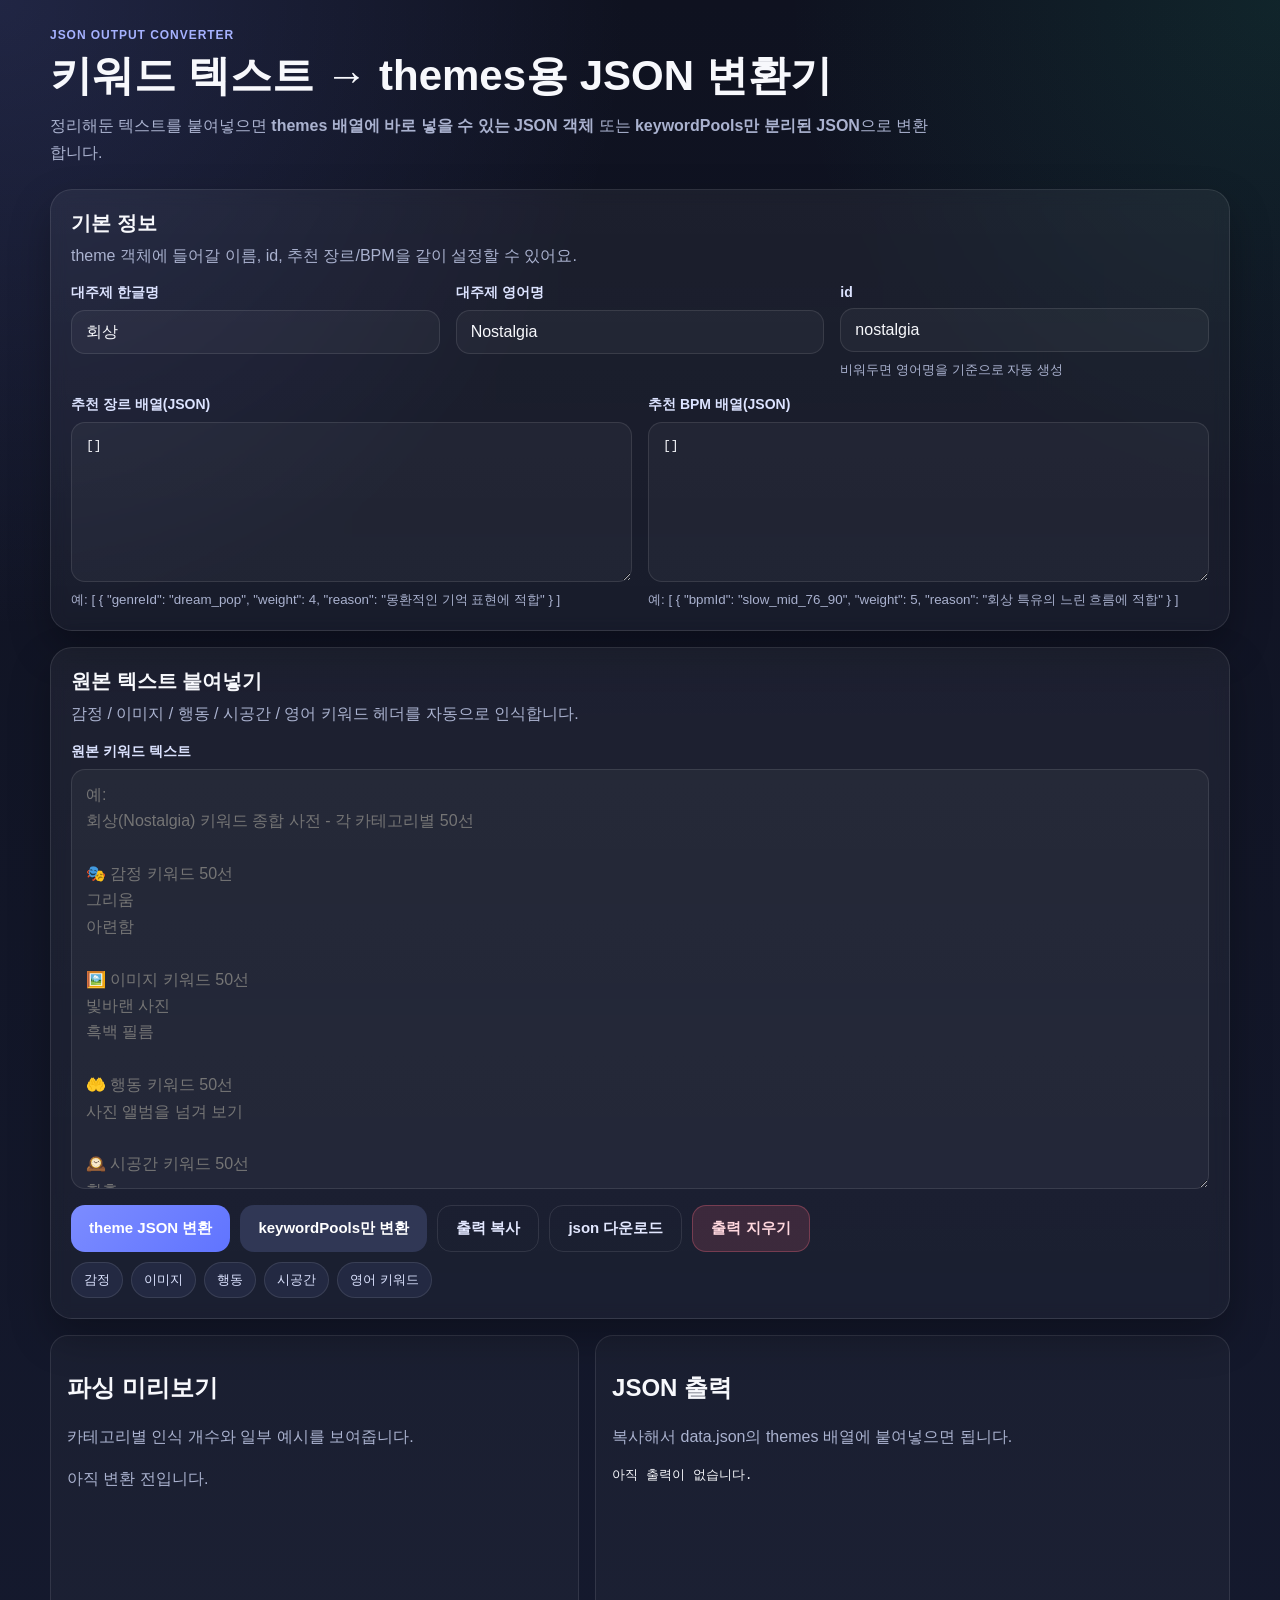
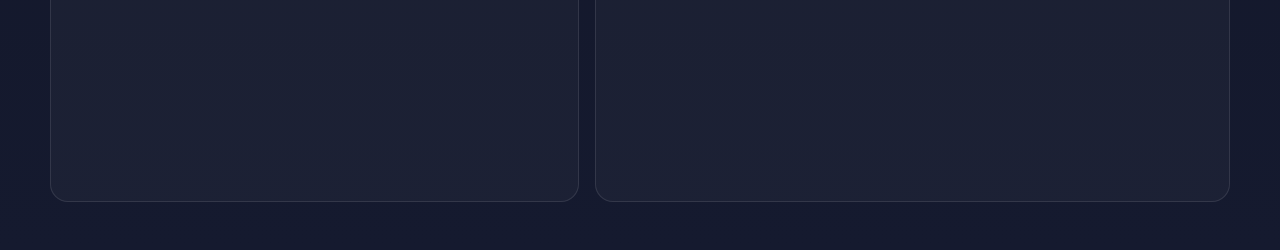
==== converter.html @ fb919e9b "Add files via upload" ====
<!DOCTYPE html>
<html lang="ko">
<head>
  <meta charset="UTF-8" />
  <meta name="viewport" content="width=device-width, initial-scale=1.0" />
  <title>JSON 출력 변환기</title>
  <style>
    :root {
      --bg: #0f1220;
      --bg-2: #151a2f;
      --panel: rgba(255,255,255,0.05);
      --line: rgba(255,255,255,0.1);
      --text: #f7f8fc;
      --muted: #aab2cf;
      --primary: #7c8cff;
      --primary-strong: #6074ff;
      --chip: #232942;
      --danger: #ff6b81;
      --success: #1fc98a;
      --shadow: 0 18px 40px rgba(0,0,0,0.28);
      --radius-xl: 22px;
      --radius-lg: 18px;
      --radius-md: 14px;
      --radius-sm: 12px;
    }

    * {
      box-sizing: border-box;
    }

    html, body {
      margin: 0;
      padding: 0;
    }

    body {
      font-family: "Pretendard", "Apple SD Gothic Neo", "Noto Sans KR", sans-serif;
      color: var(--text);
      background:
        radial-gradient(circle at 0% 0%, rgba(124, 140, 255, 0.16), transparent 28%),
        radial-gradient(circle at 100% 0%, rgba(31, 201, 138, 0.10), transparent 22%),
        linear-gradient(180deg, var(--bg), var(--bg-2));
      min-height: 100vh;
    }

    .app {
      width: min(1180px, calc(100% - 28px));
      margin: 0 auto;
      padding: 28px 0 48px;
    }

    .hero {
      margin-bottom: 22px;
    }

    .hero-kicker {
      margin: 0 0 10px;
      color: #a6b2ff;
      font-weight: 700;
      font-size: 12px;
      letter-spacing: 0.08em;
      text-transform: uppercase;
    }

    .hero h1 {
      margin: 0 0 12px;
      font-size: clamp(28px, 4vw, 42px);
      line-height: 1.15;
    }

    .hero-desc {
      margin: 0;
      color: var(--muted);
      line-height: 1.7;
      max-width: 880px;
    }

    .layout {
      display: grid;
      gap: 16px;
    }

    .panel {
      background: linear-gradient(180deg, rgba(255,255,255,0.05), rgba(255,255,255,0.03));
      border: 1px solid var(--line);
      border-radius: var(--radius-xl);
      padding: 20px;
      box-shadow: var(--shadow);
      backdrop-filter: blur(8px);
    }

    .panel h2 {
      margin: 0 0 6px;
      font-size: 20px;
    }

    .panel h3 {
      margin: 0 0 10px;
      font-size: 16px;
    }

    .sub {
      margin: 0;
      color: var(--muted);
      line-height: 1.6;
    }

    .grid-2 {
      display: grid;
      grid-template-columns: 1fr 1fr;
      gap: 16px;
    }

    .grid-3 {
      display: grid;
      grid-template-columns: repeat(3, 1fr);
      gap: 16px;
    }

    .field {
      display: flex;
      flex-direction: column;
      gap: 8px;
    }

    .field label {
      font-size: 14px;
      color: #dce3ff;
      font-weight: 600;
    }

    .field small {
      color: var(--muted);
      line-height: 1.5;
    }

    input,
    textarea,
    select {
      width: 100%;
      background: rgba(255,255,255,0.04);
      color: var(--text);
      border: 1px solid var(--line);
      border-radius: var(--radius-md);
      padding: 12px 14px;
      font: inherit;
      outline: none;
    }

    input:focus,
    textarea:focus,
    select:focus {
      border-color: rgba(124, 140, 255, 0.8);
      box-shadow: 0 0 0 3px rgba(124, 140, 255, 0.14);
    }

    textarea {
      min-height: 200px;
      resize: vertical;
      line-height: 1.65;
    }

    .source-textarea {
      min-height: 420px;
    }

    .json-textarea {
      min-height: 160px;
      font-family: ui-monospace, SFMono-Regular, Menlo, Consolas, monospace;
      font-size: 13px;
    }

    .actions {
      display: flex;
      flex-wrap: wrap;
      gap: 10px;
      margin-top: 16px;
    }

    .btn {
      appearance: none;
      border: 0;
      border-radius: var(--radius-md);
      padding: 13px 18px;
      font-size: 15px;
      font-weight: 700;
      cursor: pointer;
      transition: transform 0.16s ease, opacity 0.16s ease;
    }

    .btn:hover {
      transform: translateY(-1px);
    }

    .btn-primary {
      background: linear-gradient(135deg, var(--primary), var(--primary-strong));
      color: white;
    }

    .btn-secondary {
      background: #303755;
      color: white;
    }

    .btn-ghost {
      background: transparent;
      border: 1px solid var(--line);
      color: #e3e8ff;
    }

    .btn-danger {
      background: rgba(255, 107, 129, 0.15);
      border: 1px solid rgba(255, 107, 129, 0.3);
      color: #ffd7de;
    }

    .result-wrap {
      display: grid;
      grid-template-columns: 1fr 1.2fr;
      gap: 16px;
    }

    .result-box,
    .preview-box {
      background: rgba(255,255,255,0.03);
      border: 1px solid var(--line);
      border-radius: var(--radius-lg);
      padding: 16px;
    }

    .preview-list {
      display: grid;
      gap: 10px;
    }

    .preview-item {
      background: var(--chip);
      border: 1px solid var(--line);
      border-radius: var(--radius-md);
      padding: 12px 14px;
    }

    .preview-item-top {
      display: flex;
      justify-content: space-between;
      gap: 12px;
      align-items: center;
      margin-bottom: 8px;
    }

    .preview-name {
      font-weight: 700;
    }

    .preview-count {
      font-size: 12px;
      color: #cfdaff;
      background: rgba(124, 140, 255, 0.15);
      border: 1px solid rgba(124, 140, 255, 0.24);
      border-radius: 999px;
      padding: 4px 8px;
      white-space: nowrap;
    }

    .preview-sample {
      color: var(--muted);
      font-size: 13px;
      line-height: 1.55;
      word-break: keep-all;
    }

    .output {
      margin: 0;
      white-space: pre-wrap;
      word-break: break-word;
      font-family: ui-monospace, SFMono-Regular, Menlo, Consolas, monospace;
      font-size: 13px;
      line-height: 1.7;
      min-height: 320px;
    }

    .empty {
      color: var(--muted);
      line-height: 1.7;
    }

    .chip-row {
      display: flex;
      flex-wrap: wrap;
      gap: 8px;
      margin-top: 10px;
    }

    .chip {
      display: inline-flex;
      align-items: center;
      padding: 8px 12px;
      border-radius: 999px;
      background: var(--chip);
      border: 1px solid var(--line);
      font-size: 13px;
      color: #dce3ff;
    }

    .toast {
      position: fixed;
      left: 50%;
      bottom: 24px;
      transform: translateX(-50%);
      background: #20263d;
      color: white;
      border: 1px solid var(--line);
      border-radius: 999px;
      padding: 12px 16px;
      box-shadow: var(--shadow);
      z-index: 999;
      font-size: 14px;
    }

    @media (max-width: 960px) {
      .grid-2,
      .grid-3,
      .result-wrap {
        grid-template-columns: 1fr;
      }
    }

    @media (max-width: 720px) {
      .app {
        width: min(100% - 18px, 1180px);
        padding-top: 18px;
      }

      .panel {
        padding: 16px;
      }

      .actions {
        flex-direction: column;
      }

      .btn {
        width: 100%;
      }
    }
  </style>
</head>
<body>
  <div class="app">
    <header class="hero">
      <p class="hero-kicker">JSON Output Converter</p>
      <h1>키워드 텍스트 → themes용 JSON 변환기</h1>
      <p class="hero-desc">
        정리해둔 텍스트를 붙여넣으면 <strong>themes 배열에 바로 넣을 수 있는 JSON 객체</strong> 또는
        <strong>keywordPools만 분리된 JSON</strong>으로 변환합니다.
      </p>
    </header>

    <main class="layout">
      <section class="panel">
        <h2>기본 정보</h2>
        <p class="sub">theme 객체에 들어갈 이름, id, 추천 장르/BPM을 같이 설정할 수 있어요.</p>

        <div class="grid-3" style="margin-top:16px;">
          <div class="field">
            <label for="labelKo">대주제 한글명</label>
            <input id="labelKo" type="text" placeholder="예: 회상" value="회상" />
          </div>

          <div class="field">
            <label for="labelEn">대주제 영어명</label>
            <input id="labelEn" type="text" placeholder="예: Nostalgia" value="Nostalgia" />
          </div>

          <div class="field">
            <label for="themeId">id</label>
            <input id="themeId" type="text" placeholder="예: nostalgia" value="nostalgia" />
            <small>비워두면 영어명을 기준으로 자동 생성</small>
          </div>
        </div>

        <div class="grid-2" style="margin-top:16px;">
          <div class="field">
            <label for="genresInput">추천 장르 배열(JSON)</label>
            <textarea id="genresInput" class="json-textarea" spellcheck="false">[]</textarea>
            <small>
              예:
              [
                { "genreId": "dream_pop", "weight": 4, "reason": "몽환적인 기억 표현에 적합" }
              ]
            </small>
          </div>

          <div class="field">
            <label for="bpmsInput">추천 BPM 배열(JSON)</label>
            <textarea id="bpmsInput" class="json-textarea" spellcheck="false">[]</textarea>
            <small>
              예:
              [
                { "bpmId": "slow_mid_76_90", "weight": 5, "reason": "회상 특유의 느린 흐름에 적합" }
              ]
            </small>
          </div>
        </div>
      </section>

      <section class="panel">
        <h2>원본 텍스트 붙여넣기</h2>
        <p class="sub">
          감정 / 이미지 / 행동 / 시공간 / 영어 키워드 헤더를 자동으로 인식합니다.
        </p>

        <div class="field" style="margin-top:16px;">
          <label for="sourceInput">원본 키워드 텍스트</label>
          <textarea id="sourceInput" class="source-textarea" spellcheck="false" placeholder="예:
회상(Nostalgia) 키워드 종합 사전 - 각 카테고리별 50선

🎭 감정 키워드 50선
그리움
아련함

🖼️ 이미지 키워드 50선
빛바랜 사진
흑백 필름

🤲 행동 키워드 50선
사진 앨범을 넘겨 보기

🕰️ 시공간 키워드 50선
황혼
오래된 골목

🔤 영어 키워드 50선
Nostalgia
Reminiscence"></textarea>
        </div>

        <div class="actions">
          <button class="btn btn-primary" id="convertThemeBtn">theme JSON 변환</button>
          <button class="btn btn-secondary" id="convertPoolsBtn">keywordPools만 변환</button>
          <button class="btn btn-ghost" id="copyBtn">출력 복사</button>
          <button class="btn btn-ghost" id="downloadBtn">json 다운로드</button>
          <button class="btn btn-danger" id="clearBtn">출력 지우기</button>
        </div>

        <div class="chip-row">
          <div class="chip">감정</div>
          <div class="chip">이미지</div>
          <div class="chip">행동</div>
          <div class="chip">시공간</div>
          <div class="chip">영어 키워드</div>
        </div>
      </section>

      <section class="result-wrap">
        <div class="preview-box">
          <h2>파싱 미리보기</h2>
          <p class="sub" style="margin-bottom:16px;">카테고리별 인식 개수와 일부 예시를 보여줍니다.</p>
          <div id="previewArea" class="preview-list">
            <div class="empty">아직 변환 전입니다.</div>
          </div>
        </div>

        <div class="result-box">
          <h2>JSON 출력</h2>
          <p class="sub" style="margin-bottom:16px;">복사해서 data.json의 themes 배열에 붙여넣으면 됩니다.</p>
          <pre id="outputArea" class="output">아직 출력이 없습니다.</pre>
        </div>
      </section>
    </main>
  </div>

  <script>
    const CATEGORY_MAP = [
      { key: "감정", aliases: ["감정"] },
      { key: "이미지", aliases: ["이미지"] },
      { key: "행동", aliases: ["행동"] },
      { key: "시공간", aliases: ["시공간"] },
      { key: "영어 키워드", aliases: ["영어 키워드", "영어", "english", "English"] }
    ];

    const defaultKeywordPools = () => ({
      "감정": [],
      "이미지": [],
      "행동": [],
      "시공간": [],
      "영어 키워드": []
    });

    const els = {
      labelKo: document.getElementById("labelKo"),
      labelEn: document.getElementById("labelEn"),
      themeId: document.getElementById("themeId"),
      genresInput: document.getElementById("genresInput"),
      bpmsInput: document.getElementById("bpmsInput"),
      sourceInput: document.getElementById("sourceInput"),
      convertThemeBtn: document.getElementById("convertThemeBtn"),
      convertPoolsBtn: document.getElementById("convertPoolsBtn"),
      copyBtn: document.getElementById("copyBtn"),
      downloadBtn: document.getElementById("downloadBtn"),
      clearBtn: document.getElementById("clearBtn"),
      previewArea: document.getElementById("previewArea"),
      outputArea: document.getElementById("outputArea")
    };

    let latestOutput = "";

    bindEvents();

    function bindEvents() {
      els.convertThemeBtn.addEventListener("click", handleConvertTheme);
      els.convertPoolsBtn.addEventListener("click", handleConvertPoolsOnly);
      els.copyBtn.addEventListener("click", handleCopy);
      els.downloadBtn.addEventListener("click", handleDownload);
      els.clearBtn.addEventListener("click", handleClear);

      els.labelEn.addEventListener("input", syncIdIfEmptyLikeAuto);
      els.labelKo.addEventListener("input", syncIdIfEmptyLikeAuto);
    }

    function syncIdIfEmptyLikeAuto() {
      const currentId = els.themeId.value.trim();
      const autoId = makeThemeId(els.labelEn.value.trim(), els.labelKo.value.trim());

      if (!currentId || currentId === makeThemeIdFromStored()) {
        els.themeId.value = autoId;
      }
    }

    function makeThemeIdFromStored() {
      return makeThemeId(els.labelEn.defaultValue || "", els.labelKo.defaultValue || "");
    }

    function makeThemeId(labelEn, labelKo) {
      if (labelEn) {
        return labelEn
          .toLowerCase()
          .replace(/[^a-z0-9]+/g, "_")
          .replace(/^_+|_+$/g, "")
          .replace(/_+/g, "_");
      }

      if (labelKo) {
        return labelKo
          .trim()
          .replace(/\s+/g, "_");
      }

      return "";
    }

    function cleanLine(line) {
      return line
        .replace(/\u00A0/g, " ")
        .replace(/^\s*[-•·▪︎◦]\s*/, "")
        .replace(/^\s*\d+\.\s*/, "")
        .replace(/^\s*\d+\)\s*/, "")
        .trim();
    }

    function shouldSkipLine(line) {
      if (!line) return true;
      if (line.includes("키워드 종합 사전")) return true;
      if (line.includes("각 카테고리별")) return true;
      return false;
    }

    function detectCategory(line) {
      const normalized = line
        .replace(/[🎭🖼️🤲🕰️🔤✨⭐️]/g, "")
        .replace(/\d+/g, "")
        .trim();

      for (const category of CATEGORY_MAP) {
        for (const alias of category.aliases) {
          if (normalized.includes(alias)) {
            return category.key;
          }
        }
      }

      return null;
    }

    function parseSourceText(text) {
      const result = defaultKeywordPools();
      const lines = text.split("\n").map(cleanLine);
      let currentCategory = null;

      for (const raw of lines) {
        const line = raw.trim();
        if (shouldSkipLine(line)) continue;

        const detected = detectCategory(line);
        if (detected) {
          currentCategory = detected;
          continue;
        }

        if (!currentCategory) continue;
        if (!line) continue;

        result[currentCategory].push(line);
      }

      for (const key of Object.keys(result)) {
        result[key] = dedupeStrings(result[key]);
      }

      return result;
    }

    function dedupeStrings(arr) {
      return [...new Set(arr.map(v => String(v).trim()).filter(Boolean))];
    }

    function safeParseArrayJson(text, fallback = []) {
      try {
        const parsed = JSON.parse(text);
        return Array.isArray(parsed) ? parsed : fallback;
      } catch {
        return fallback;
      }
    }

    function buildThemeObject(keywordPools) {
      const label = els.labelKo.value.trim();
      const labelEn = els.labelEn.value.trim();
      const themeId = els.themeId.value.trim() || makeThemeId(labelEn, label);

      return {
        id: themeId,
        label,
        labelEn,
        recommendations: {
          genres: safeParseArrayJson(els.genresInput.value, []),
          bpms: safeParseArrayJson(els.bpmsInput.value, [])
        },
        keywordPools
      };
    }

    function handleConvertTheme() {
      const source = els.sourceInput.value.trim();
      if (!source) {
        showToast("먼저 원본 텍스트를 붙여넣어주세요.");
        return;
      }

      const keywordPools = parseSourceText(source);
      renderPreview(keywordPools);

      const themeObject = buildThemeObject(keywordPools);
      latestOutput = JSON.stringify(themeObject, null, 2);
      els.outputArea.textContent = latestOutput;
      showToast("theme JSON으로 변환했어요.");
    }

    function handleConvertPoolsOnly() {
      const source = els.sourceInput.value.trim();
      if (!source) {
        showToast("먼저 원본 텍스트를 붙여넣어주세요.");
        return;
      }

      const keywordPools = parseSourceText(source);
      renderPreview(keywordPools);

      latestOutput = JSON.stringify(keywordPools, null, 2);
      els.outputArea.textContent = latestOutput;
      showToast("keywordPools JSON으로 변환했어요.");
    }

    function renderPreview(keywordPools) {
      const entries = Object.entries(keywordPools);

      const html = entries.map(([category, items]) => {
        const sample = items.slice(0, 3).join(" / ") || "없음";
        return `
          <div class="preview-item">
            <div class="preview-item-top">
              <div class="preview-name">${escapeHtml(category)}</div>
              <div class="preview-count">${items.length}개</div>
            </div>
            <div class="preview-sample">${escapeHtml(sample)}</div>
          </div>
        `;
      }).join("");

      els.previewArea.innerHTML = html;
    }

    async function handleCopy() {
      if (!latestOutput) {
        showToast("복사할 출력이 없습니다.");
        return;
      }

      try {
        await navigator.clipboard.writeText(latestOutput);
        showToast("JSON 출력을 복사했어요.");
      } catch (error) {
        console.error(error);
        showToast("복사에 실패했어요.");
      }
    }

    function handleDownload() {
      if (!latestOutput) {
        showToast("다운로드할 출력이 없습니다.");
        return;
      }

      const nameBase =
        els.themeId.value.trim() ||
        makeThemeId(els.labelEn.value.trim(), els.labelKo.value.trim()) ||
        "theme";

      const blob = new Blob([latestOutput], { type: "application/json;charset=utf-8" });
      const url = URL.createObjectURL(blob);
      const a = document.createElement("a");
      a.href = url;
      a.download = `${nameBase}.json`;
      document.body.appendChild(a);
      a.click();
      a.remove();
      URL.revokeObjectURL(url);

      showToast("json 파일을 다운로드했어요.");
    }

    function handleClear() {
      latestOutput = "";
      els.previewArea.innerHTML = `<div class="empty">아직 변환 전입니다.</div>`;
      els.outputArea.textContent = "아직 출력이 없습니다.";
      showToast("출력을 비웠어요.");
    }

    function escapeHtml(value) {
      return String(value ?? "")
        .replaceAll("&", "&amp;")
        .replaceAll("<", "&lt;")
        .replaceAll(">", "&gt;")
        .replaceAll('"', "&quot;")
        .replaceAll("'", "&#39;");
    }

    function showToast(message) {
      const oldToast = document.querySelector(".toast");
      if (oldToast) oldToast.remove();

      const toast = document.createElement("div");
      toast.className = "toast";
      toast.textContent = message;
      document.body.appendChild(toast);

      setTimeout(() => {
        toast.remove();
      }, 1800);
    }
  </script>
</body>
</html>
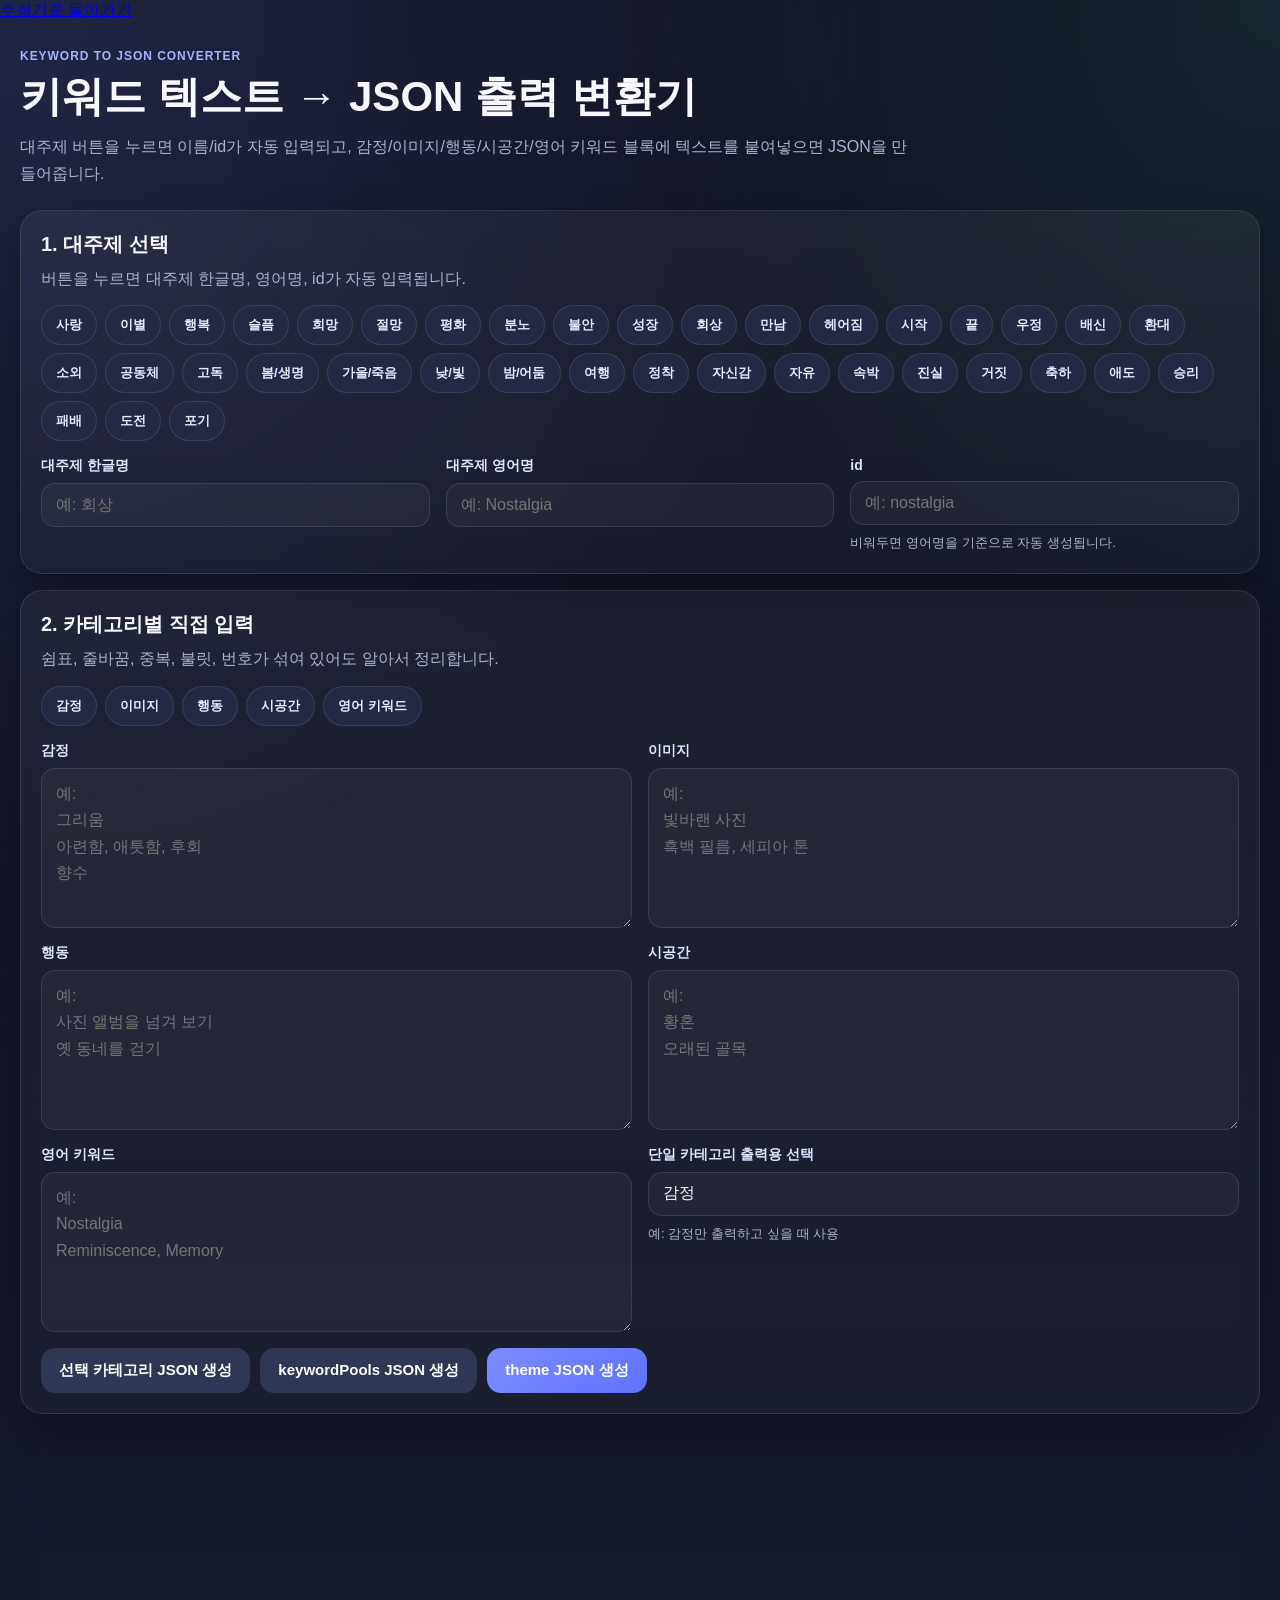
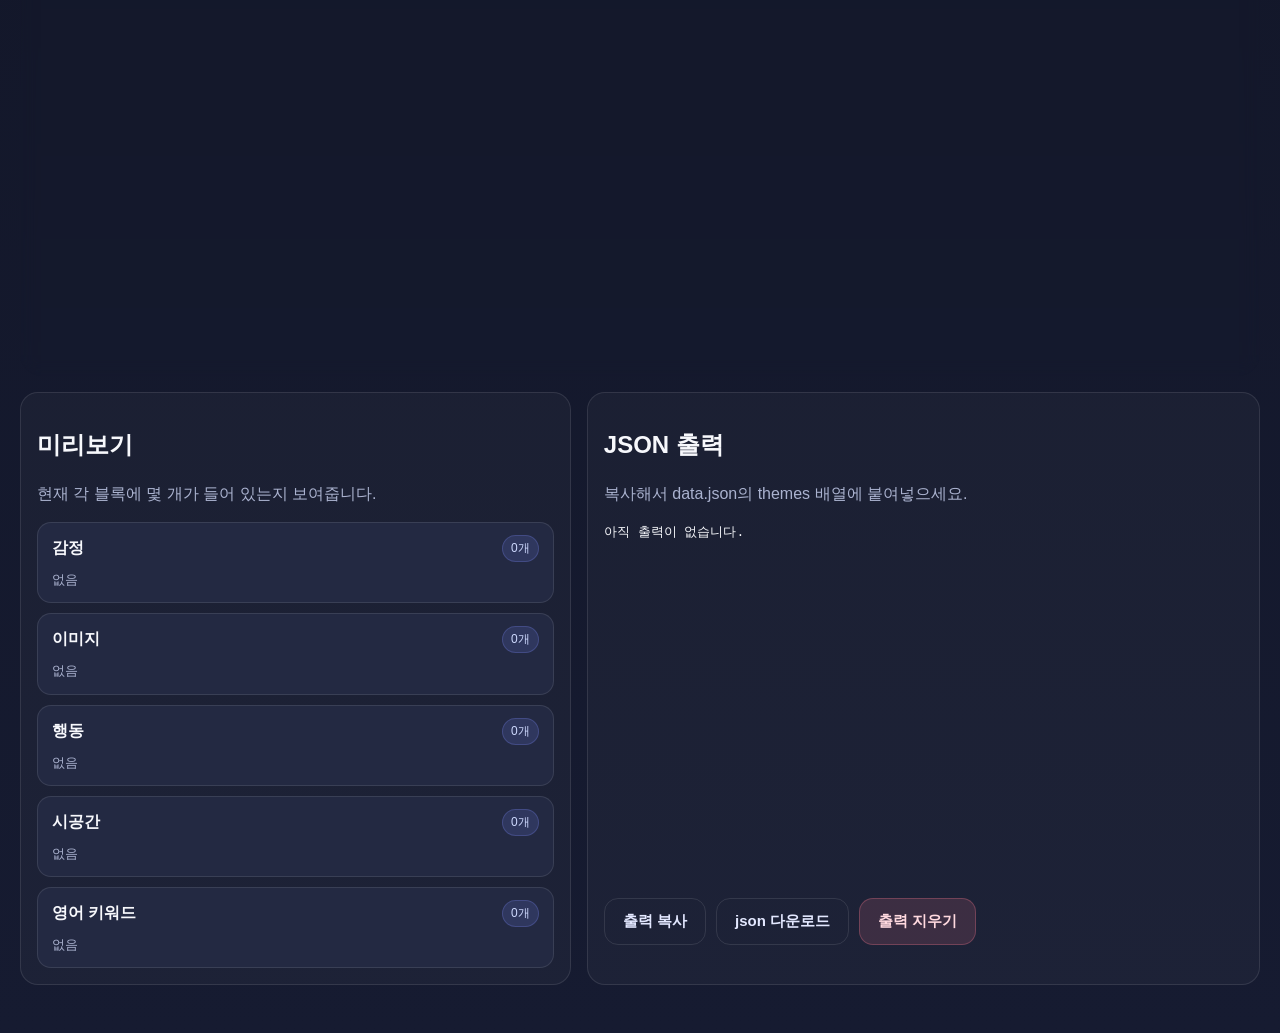
==== commit 4c65ce12: "Update converter.html" ====
--- a/converter.html
+++ b/converter.html
@@ -3,20 +3,21 @@
 <head>
   <meta charset="UTF-8" />
   <meta name="viewport" content="width=device-width, initial-scale=1.0" />
-  <title>JSON 출력 변환기</title>
+  <a class="nav-link" href="./index.html">추첨기로 돌아가기</a>
+  <title>키워드 → JSON 변환기</title>
   <style>
     :root {
       --bg: #0f1220;
-      --bg-2: #151a2f;
+      --bg2: #161b31;
       --panel: rgba(255,255,255,0.05);
-      --line: rgba(255,255,255,0.1);
+      --line: rgba(255,255,255,0.10);
       --text: #f7f8fc;
       --muted: #aab2cf;
       --primary: #7c8cff;
-      --primary-strong: #6074ff;
+      --primary-strong: #5f72ff;
       --chip: #232942;
-      --danger: #ff6b81;
-      --success: #1fc98a;
+      --chip-active: rgba(124,140,255,0.22);
+      --danger: #ff7a8f;
       --shadow: 0 18px 40px rgba(0,0,0,0.28);
       --radius-xl: 22px;
       --radius-lg: 18px;
@@ -24,27 +25,21 @@
       --radius-sm: 12px;
     }
 
-    * {
-      box-sizing: border-box;
-    }
-
-    html, body {
-      margin: 0;
-      padding: 0;
-    }
+    * { box-sizing: border-box; }
+    html, body { margin: 0; padding: 0; }
 
     body {
+      min-height: 100vh;
       font-family: "Pretendard", "Apple SD Gothic Neo", "Noto Sans KR", sans-serif;
       color: var(--text);
       background:
-        radial-gradient(circle at 0% 0%, rgba(124, 140, 255, 0.16), transparent 28%),
-        radial-gradient(circle at 100% 0%, rgba(31, 201, 138, 0.10), transparent 22%),
-        linear-gradient(180deg, var(--bg), var(--bg-2));
-      min-height: 100vh;
+        radial-gradient(circle at 0% 0%, rgba(124,140,255,0.16), transparent 30%),
+        radial-gradient(circle at 100% 0%, rgba(90,210,180,0.10), transparent 22%),
+        linear-gradient(180deg, var(--bg), var(--bg2));
     }
 
     .app {
-      width: min(1180px, calc(100% - 28px));
+      width: min(1240px, calc(100% - 28px));
       margin: 0 auto;
       padding: 28px 0 48px;
     }
@@ -72,7 +67,7 @@
       margin: 0;
       color: var(--muted);
       line-height: 1.7;
-      max-width: 880px;
+      max-width: 900px;
     }
 
     .layout {
@@ -90,7 +85,7 @@
     }
 
     .panel h2 {
-      margin: 0 0 6px;
+      margin: 0 0 8px;
       font-size: 20px;
     }
 
@@ -125,8 +120,8 @@
 
     .field label {
       font-size: 14px;
-      color: #dce3ff;
-      font-weight: 600;
+      font-weight: 700;
+      color: #dfe5ff;
     }
 
     .field small {
@@ -135,8 +130,7 @@
     }
 
     input,
-    textarea,
-    select {
+    textarea {
       width: 100%;
       background: rgba(255,255,255,0.04);
       color: var(--text);
@@ -148,26 +142,55 @@
     }
 
     input:focus,
-    textarea:focus,
-    select:focus {
-      border-color: rgba(124, 140, 255, 0.8);
-      box-shadow: 0 0 0 3px rgba(124, 140, 255, 0.14);
+    textarea:focus {
+      border-color: rgba(124,140,255,0.8);
+      box-shadow: 0 0 0 3px rgba(124,140,255,0.14);
     }
 
     textarea {
-      min-height: 200px;
       resize: vertical;
       line-height: 1.65;
-    }
-
-    .source-textarea {
-      min-height: 420px;
+      min-height: 160px;
     }
 
     .json-textarea {
-      min-height: 160px;
+      min-height: 120px;
       font-family: ui-monospace, SFMono-Regular, Menlo, Consolas, monospace;
       font-size: 13px;
+    }
+
+    .raw-textarea {
+      min-height: 240px;
+    }
+
+    .theme-chip-wrap,
+    .category-chip-wrap {
+      display: flex;
+      flex-wrap: wrap;
+      gap: 8px;
+      margin-top: 14px;
+    }
+
+    .chip-btn {
+      appearance: none;
+      border: 1px solid var(--line);
+      background: var(--chip);
+      color: #e5eaff;
+      border-radius: 999px;
+      padding: 10px 14px;
+      font-size: 13px;
+      font-weight: 700;
+      cursor: pointer;
+      transition: 0.16s ease;
+    }
+
+    .chip-btn:hover {
+      transform: translateY(-1px);
+    }
+
+    .chip-btn.active {
+      background: var(--chip-active);
+      border-color: rgba(124,140,255,0.65);
     }
 
     .actions {
@@ -185,7 +208,7 @@
       font-size: 15px;
       font-weight: 700;
       cursor: pointer;
-      transition: transform 0.16s ease, opacity 0.16s ease;
+      transition: transform 0.16s ease;
     }
 
     .btn:hover {
@@ -209,19 +232,18 @@
     }
 
     .btn-danger {
-      background: rgba(255, 107, 129, 0.15);
-      border: 1px solid rgba(255, 107, 129, 0.3);
-      color: #ffd7de;
+      background: rgba(255,122,143,0.14);
+      border: 1px solid rgba(255,122,143,0.28);
+      color: #ffd9df;
     }
 
     .result-wrap {
       display: grid;
-      grid-template-columns: 1fr 1.2fr;
+      grid-template-columns: 0.9fr 1.1fr;
       gap: 16px;
     }
 
-    .result-box,
-    .preview-box {
+    .box {
       background: rgba(255,255,255,0.03);
       border: 1px solid var(--line);
       border-radius: var(--radius-lg);
@@ -240,11 +262,11 @@
       padding: 12px 14px;
     }
 
-    .preview-item-top {
+    .preview-top {
       display: flex;
       justify-content: space-between;
-      gap: 12px;
       align-items: center;
+      gap: 10px;
       margin-bottom: 8px;
     }
 
@@ -255,8 +277,8 @@
     .preview-count {
       font-size: 12px;
       color: #cfdaff;
-      background: rgba(124, 140, 255, 0.15);
-      border: 1px solid rgba(124, 140, 255, 0.24);
+      background: rgba(124,140,255,0.15);
+      border: 1px solid rgba(124,140,255,0.24);
       border-radius: 999px;
       padding: 4px 8px;
       white-space: nowrap;
@@ -269,14 +291,14 @@
       word-break: keep-all;
     }
 
-    .output {
+    pre.output {
       margin: 0;
+      min-height: 360px;
       white-space: pre-wrap;
       word-break: break-word;
       font-family: ui-monospace, SFMono-Regular, Menlo, Consolas, monospace;
       font-size: 13px;
       line-height: 1.7;
-      min-height: 320px;
     }
 
     .empty {
@@ -284,22 +306,11 @@
       line-height: 1.7;
     }
 
-    .chip-row {
-      display: flex;
-      flex-wrap: wrap;
-      gap: 8px;
-      margin-top: 10px;
-    }
-
-    .chip {
-      display: inline-flex;
-      align-items: center;
-      padding: 8px 12px;
-      border-radius: 999px;
-      background: var(--chip);
-      border: 1px solid var(--line);
-      font-size: 13px;
-      color: #dce3ff;
+    .help-list {
+      margin: 12px 0 0;
+      padding-left: 18px;
+      color: var(--muted);
+      line-height: 1.8;
     }
 
     .toast {
@@ -317,7 +328,7 @@
       font-size: 14px;
     }
 
-    @media (max-width: 960px) {
+    @media (max-width: 980px) {
       .grid-2,
       .grid-3,
       .result-wrap {
@@ -327,7 +338,7 @@
 
     @media (max-width: 720px) {
       .app {
-        width: min(100% - 18px, 1180px);
+        width: min(100% - 18px, 1240px);
         padding-top: 18px;
       }
 
@@ -348,130 +359,198 @@
 <body>
   <div class="app">
     <header class="hero">
-      <p class="hero-kicker">JSON Output Converter</p>
-      <h1>키워드 텍스트 → themes용 JSON 변환기</h1>
+      <p class="hero-kicker">Keyword to JSON Converter</p>
+      <h1>키워드 텍스트 → JSON 출력 변환기</h1>
       <p class="hero-desc">
-        정리해둔 텍스트를 붙여넣으면 <strong>themes 배열에 바로 넣을 수 있는 JSON 객체</strong> 또는
-        <strong>keywordPools만 분리된 JSON</strong>으로 변환합니다.
+        대주제 버튼을 누르면 이름/id가 자동 입력되고, 감정/이미지/행동/시공간/영어 키워드 블록에
+        텍스트를 붙여넣으면 JSON을 만들어줍니다.
       </p>
     </header>
 
     <main class="layout">
       <section class="panel">
-        <h2>기본 정보</h2>
-        <p class="sub">theme 객체에 들어갈 이름, id, 추천 장르/BPM을 같이 설정할 수 있어요.</p>
+        <h2>1. 대주제 선택</h2>
+        <p class="sub">버튼을 누르면 대주제 한글명, 영어명, id가 자동 입력됩니다.</p>
+
+        <div id="themePresetWrap" class="theme-chip-wrap"></div>
 
         <div class="grid-3" style="margin-top:16px;">
           <div class="field">
             <label for="labelKo">대주제 한글명</label>
-            <input id="labelKo" type="text" placeholder="예: 회상" value="회상" />
-          </div>
-
+            <input id="labelKo" type="text" placeholder="예: 회상" />
+          </div>
           <div class="field">
             <label for="labelEn">대주제 영어명</label>
-            <input id="labelEn" type="text" placeholder="예: Nostalgia" value="Nostalgia" />
-          </div>
-
+            <input id="labelEn" type="text" placeholder="예: Nostalgia" />
+          </div>
           <div class="field">
             <label for="themeId">id</label>
-            <input id="themeId" type="text" placeholder="예: nostalgia" value="nostalgia" />
-            <small>비워두면 영어명을 기준으로 자동 생성</small>
+            <input id="themeId" type="text" placeholder="예: nostalgia" />
+            <small>비워두면 영어명을 기준으로 자동 생성됩니다.</small>
           </div>
         </div>
+      </section>
+
+      <section class="panel">
+        <h2>2. 카테고리별 직접 입력</h2>
+        <p class="sub">
+          쉼표, 줄바꿈, 중복, 불릿, 번호가 섞여 있어도 알아서 정리합니다.
+        </p>
+
+        <div id="categoryPresetWrap" class="category-chip-wrap"></div>
 
         <div class="grid-2" style="margin-top:16px;">
           <div class="field">
-            <label for="genresInput">추천 장르 배열(JSON)</label>
-            <textarea id="genresInput" class="json-textarea" spellcheck="false">[]</textarea>
-            <small>
-              예:
-              [
-                { "genreId": "dream_pop", "weight": 4, "reason": "몽환적인 기억 표현에 적합" }
-              ]
-            </small>
-          </div>
-
+            <label for="emotionInput">감정</label>
+            <textarea id="emotionInput" placeholder="예:
+그리움
+아련함, 애틋함, 후회
+향수"></textarea>
+          </div>
           <div class="field">
-            <label for="bpmsInput">추천 BPM 배열(JSON)</label>
-            <textarea id="bpmsInput" class="json-textarea" spellcheck="false">[]</textarea>
-            <small>
-              예:
-              [
-                { "bpmId": "slow_mid_76_90", "weight": 5, "reason": "회상 특유의 느린 흐름에 적합" }
-              ]
-            </small>
-          </div>
+            <label for="imageInput">이미지</label>
+            <textarea id="imageInput" placeholder="예:
+빛바랜 사진
+흑백 필름, 세피아 톤"></textarea>
+          </div>
+          <div class="field">
+            <label for="actionInput">행동</label>
+            <textarea id="actionInput" placeholder="예:
+사진 앨범을 넘겨 보기
+옛 동네를 걷기"></textarea>
+          </div>
+          <div class="field">
+            <label for="timeSpaceInput">시공간</label>
+            <textarea id="timeSpaceInput" placeholder="예:
+황혼
+오래된 골목"></textarea>
+          </div>
+          <div class="field">
+            <label for="englishInput">영어 키워드</label>
+            <textarea id="englishInput" placeholder="예:
+Nostalgia
+Reminiscence, Memory"></textarea>
+          </div>
+          <div class="field">
+            <label for="categoryOnlyOutputName">단일 카테고리 출력용 선택</label>
+            <input id="categoryOnlyOutputName" type="text" value="감정" placeholder="예: 감정" />
+            <small>예: 감정만 출력하고 싶을 때 사용</small>
+          </div>
+        </div>
+
+        <div class="actions">
+          <button id="makeCategoryJsonBtn" class="btn btn-secondary">선택 카테고리 JSON 생성</button>
+          <button id="makeKeywordPoolsBtn" class="btn btn-secondary">keywordPools JSON 생성</button>
+          <button id="makeThemeJsonBtn" class="btn btn-primary">theme JSON 생성</button>
         </div>
       </section>
 
       <section class="panel">
-        <h2>원본 텍스트 붙여넣기</h2>
+        <h2>3. 원본 텍스트 자동 분배</h2>
         <p class="sub">
-          감정 / 이미지 / 행동 / 시공간 / 영어 키워드 헤더를 자동으로 인식합니다.
+          한 덩어리 원문을 붙여넣고 자동으로 각 블록에 나눠 담을 수도 있습니다.
         </p>
 
         <div class="field" style="margin-top:16px;">
-          <label for="sourceInput">원본 키워드 텍스트</label>
-          <textarea id="sourceInput" class="source-textarea" spellcheck="false" placeholder="예:
-회상(Nostalgia) 키워드 종합 사전 - 각 카테고리별 50선
-
+          <label for="rawInput">원본 텍스트</label>
+          <textarea id="rawInput" class="raw-textarea" placeholder="예:
 🎭 감정 키워드 50선
 그리움
 아련함
 
 🖼️ 이미지 키워드 50선
 빛바랜 사진
-흑백 필름
-
-🤲 행동 키워드 50선
-사진 앨범을 넘겨 보기
-
-🕰️ 시공간 키워드 50선
-황혼
-오래된 골목
-
-🔤 영어 키워드 50선
-Nostalgia
-Reminiscence"></textarea>
+흑백 필름"></textarea>
         </div>
 
         <div class="actions">
-          <button class="btn btn-primary" id="convertThemeBtn">theme JSON 변환</button>
-          <button class="btn btn-secondary" id="convertPoolsBtn">keywordPools만 변환</button>
-          <button class="btn btn-ghost" id="copyBtn">출력 복사</button>
-          <button class="btn btn-ghost" id="downloadBtn">json 다운로드</button>
-          <button class="btn btn-danger" id="clearBtn">출력 지우기</button>
+          <button id="parseRawBtn" class="btn btn-secondary">원본 텍스트 → 블록 자동 분배</button>
+          <button id="clearInputsBtn" class="btn btn-danger">입력 전체 비우기</button>
         </div>
 
-        <div class="chip-row">
-          <div class="chip">감정</div>
-          <div class="chip">이미지</div>
-          <div class="chip">행동</div>
-          <div class="chip">시공간</div>
-          <div class="chip">영어 키워드</div>
+        <ul class="help-list">
+          <li>쉼표(,)와 줄바꿈을 모두 구분자로 인식합니다.</li>
+          <li>중복 항목은 자동 제거합니다.</li>
+          <li>맨 앞의 숫자, 불릿(-, •) 같은 표시는 자동 정리합니다.</li>
+        </ul>
+      </section>
+
+      <section class="result-wrap">
+        <div class="box">
+          <h2>미리보기</h2>
+          <p class="sub" style="margin-bottom:16px;">현재 각 블록에 몇 개가 들어 있는지 보여줍니다.</p>
+          <div id="previewArea" class="preview-list">
+            <div class="empty">아직 입력 전입니다.</div>
+          </div>
         </div>
-      </section>
-
-      <section class="result-wrap">
-        <div class="preview-box">
-          <h2>파싱 미리보기</h2>
-          <p class="sub" style="margin-bottom:16px;">카테고리별 인식 개수와 일부 예시를 보여줍니다.</p>
-          <div id="previewArea" class="preview-list">
-            <div class="empty">아직 변환 전입니다.</div>
-          </div>
-        </div>
-
-        <div class="result-box">
+
+        <div class="box">
           <h2>JSON 출력</h2>
-          <p class="sub" style="margin-bottom:16px;">복사해서 data.json의 themes 배열에 붙여넣으면 됩니다.</p>
+          <p class="sub" style="margin-bottom:16px;">복사해서 data.json의 themes 배열에 붙여넣으세요.</p>
           <pre id="outputArea" class="output">아직 출력이 없습니다.</pre>
+
+          <div class="actions">
+            <button id="copyBtn" class="btn btn-ghost">출력 복사</button>
+            <button id="downloadBtn" class="btn btn-ghost">json 다운로드</button>
+            <button id="clearOutputBtn" class="btn btn-danger">출력 지우기</button>
+          </div>
         </div>
       </section>
     </main>
   </div>
 
   <script>
-    const CATEGORY_MAP = [
+    const THEME_PRESETS = [
+      { id: "love", label: "사랑", labelEn: "Love" },
+      { id: "breakup", label: "이별", labelEn: "Breakup" },
+      { id: "happiness", label: "행복", labelEn: "Happiness" },
+      { id: "sadness", label: "슬픔", labelEn: "Sadness" },
+      { id: "hope", label: "희망", labelEn: "Hope" },
+      { id: "despair", label: "절망", labelEn: "Despair" },
+      { id: "peace", label: "평화", labelEn: "Peace" },
+      { id: "anger", label: "분노", labelEn: "Anger" },
+      { id: "anxiety", label: "불안", labelEn: "Anxiety" },
+      { id: "growth", label: "성장", labelEn: "Growth" },
+      { id: "nostalgia", label: "회상", labelEn: "Nostalgia" },
+      { id: "meeting", label: "만남", labelEn: "Meeting" },
+      { id: "parting", label: "헤어짐", labelEn: "Parting" },
+      { id: "beginning", label: "시작", labelEn: "Beginning" },
+      { id: "ending", label: "끝", labelEn: "Ending" },
+      { id: "friendship", label: "우정", labelEn: "Friendship" },
+      { id: "betrayal", label: "배신", labelEn: "Betrayal" },
+      { id: "hospitality", label: "환대", labelEn: "Hospitality" },
+      { id: "alienation", label: "소외", labelEn: "Alienation" },
+      { id: "community", label: "공동체", labelEn: "Community" },
+      { id: "solitude", label: "고독", labelEn: "Solitude" },
+      { id: "spring_life", label: "봄/생명", labelEn: "Spring/Life" },
+      { id: "autumn_death", label: "가을/죽음", labelEn: "Autumn/Death" },
+      { id: "day_light", label: "낮/빛", labelEn: "Day/Light" },
+      { id: "night_darkness", label: "밤/어둠", labelEn: "Night/Darkness" },
+      { id: "journey", label: "여행", labelEn: "Journey" },
+      { id: "settlement", label: "정착", labelEn: "Settlement" },
+      { id: "confidence", label: "자신감", labelEn: "Confidence" },
+      { id: "freedom", label: "자유", labelEn: "Freedom" },
+      { id: "confinement", label: "속박", labelEn: "Confinement" },
+      { id: "truth", label: "진실", labelEn: "Truth" },
+      { id: "deception", label: "거짓", labelEn: "Deception" },
+      { id: "celebration", label: "축하", labelEn: "Celebration" },
+      { id: "mourning", label: "애도", labelEn: "Mourning" },
+      { id: "victory", label: "승리", labelEn: "Victory" },
+      { id: "defeat", label: "패배", labelEn: "Defeat" },
+      { id: "challenge", label: "도전", labelEn: "Challenge" },
+      { id: "giving_up", label: "포기", labelEn: "Giving Up" }
+    ];
+
+    const CATEGORY_ORDER = ["감정", "이미지", "행동", "시공간", "영어 키워드"];
+    const CATEGORY_INPUT_MAP = {
+      "감정": "emotionInput",
+      "이미지": "imageInput",
+      "행동": "actionInput",
+      "시공간": "timeSpaceInput",
+      "영어 키워드": "englishInput"
+    };
+
+    const CATEGORY_HEADER_ALIASES = [
       { key: "감정", aliases: ["감정"] },
       { key: "이미지", aliases: ["이미지"] },
       { key: "행동", aliases: ["행동"] },
@@ -479,56 +558,110 @@
       { key: "영어 키워드", aliases: ["영어 키워드", "영어", "english", "English"] }
     ];
 
-    const defaultKeywordPools = () => ({
-      "감정": [],
-      "이미지": [],
-      "행동": [],
-      "시공간": [],
-      "영어 키워드": []
-    });
-
     const els = {
+      themePresetWrap: document.getElementById("themePresetWrap"),
+      categoryPresetWrap: document.getElementById("categoryPresetWrap"),
       labelKo: document.getElementById("labelKo"),
       labelEn: document.getElementById("labelEn"),
       themeId: document.getElementById("themeId"),
-      genresInput: document.getElementById("genresInput"),
-      bpmsInput: document.getElementById("bpmsInput"),
-      sourceInput: document.getElementById("sourceInput"),
-      convertThemeBtn: document.getElementById("convertThemeBtn"),
-      convertPoolsBtn: document.getElementById("convertPoolsBtn"),
+      emotionInput: document.getElementById("emotionInput"),
+      imageInput: document.getElementById("imageInput"),
+      actionInput: document.getElementById("actionInput"),
+      timeSpaceInput: document.getElementById("timeSpaceInput"),
+      englishInput: document.getElementById("englishInput"),
+      categoryOnlyOutputName: document.getElementById("categoryOnlyOutputName"),
+      rawInput: document.getElementById("rawInput"),
+      makeCategoryJsonBtn: document.getElementById("makeCategoryJsonBtn"),
+      makeKeywordPoolsBtn: document.getElementById("makeKeywordPoolsBtn"),
+      makeThemeJsonBtn: document.getElementById("makeThemeJsonBtn"),
+      parseRawBtn: document.getElementById("parseRawBtn"),
+      clearInputsBtn: document.getElementById("clearInputsBtn"),
+      previewArea: document.getElementById("previewArea"),
+      outputArea: document.getElementById("outputArea"),
       copyBtn: document.getElementById("copyBtn"),
       downloadBtn: document.getElementById("downloadBtn"),
-      clearBtn: document.getElementById("clearBtn"),
-      previewArea: document.getElementById("previewArea"),
-      outputArea: document.getElementById("outputArea")
+      clearOutputBtn: document.getElementById("clearOutputBtn")
     };
 
+    let activeThemeId = "";
     let latestOutput = "";
 
-    bindEvents();
+    init();
+
+    function init() {
+      renderThemePresets();
+      renderCategoryPresets();
+      bindEvents();
+      updatePreview();
+    }
+
+    function renderThemePresets() {
+      els.themePresetWrap.innerHTML = THEME_PRESETS.map(theme => `
+        <button class="chip-btn ${theme.id === activeThemeId ? "active" : ""}" data-theme-id="${escapeHtml(theme.id)}">
+          ${escapeHtml(theme.label)}
+        </button>
+      `).join("");
+
+      els.themePresetWrap.querySelectorAll("[data-theme-id]").forEach(btn => {
+        btn.addEventListener("click", () => {
+          const theme = THEME_PRESETS.find(t => t.id === btn.dataset.themeId);
+          if (!theme) return;
+
+          activeThemeId = theme.id;
+          els.labelKo.value = theme.label;
+          els.labelEn.value = theme.labelEn;
+          els.themeId.value = theme.id;
+
+          renderThemePresets();
+          showToast(`대주제 "${theme.label}" 정보가 입력됐어요.`);
+        });
+      });
+    }
+
+    function renderCategoryPresets() {
+      els.categoryPresetWrap.innerHTML = CATEGORY_ORDER.map(category => `
+        <button class="chip-btn" data-category-name="${escapeHtml(category)}">
+          ${escapeHtml(category)}
+        </button>
+      `).join("");
+
+      els.categoryPresetWrap.querySelectorAll("[data-category-name]").forEach(btn => {
+        btn.addEventListener("click", () => {
+          const name = btn.dataset.categoryName;
+          els.categoryOnlyOutputName.value = name;
+          const inputId = CATEGORY_INPUT_MAP[name];
+          if (inputId) {
+            document.getElementById(inputId).focus();
+          }
+          showToast(`"${name}" 단일 출력 대상으로 선택했어요.`);
+        });
+      });
+    }
 
     function bindEvents() {
-      els.convertThemeBtn.addEventListener("click", handleConvertTheme);
-      els.convertPoolsBtn.addEventListener("click", handleConvertPoolsOnly);
+      Object.values(CATEGORY_INPUT_MAP).forEach(id => {
+        document.getElementById(id).addEventListener("input", updatePreview);
+      });
+
+      els.makeCategoryJsonBtn.addEventListener("click", handleMakeSingleCategoryJson);
+      els.makeKeywordPoolsBtn.addEventListener("click", handleMakeKeywordPoolsJson);
+      els.makeThemeJsonBtn.addEventListener("click", handleMakeThemeJson);
+      els.parseRawBtn.addEventListener("click", handleParseRaw);
+      els.clearInputsBtn.addEventListener("click", handleClearInputs);
       els.copyBtn.addEventListener("click", handleCopy);
       els.downloadBtn.addEventListener("click", handleDownload);
-      els.clearBtn.addEventListener("click", handleClear);
-
-      els.labelEn.addEventListener("input", syncIdIfEmptyLikeAuto);
-      els.labelKo.addEventListener("input", syncIdIfEmptyLikeAuto);
-    }
-
-    function syncIdIfEmptyLikeAuto() {
+      els.clearOutputBtn.addEventListener("click", handleClearOutput);
+
+      els.labelEn.addEventListener("input", autoSyncId);
+      els.labelKo.addEventListener("input", autoSyncId);
+    }
+
+    function autoSyncId() {
       const currentId = els.themeId.value.trim();
       const autoId = makeThemeId(els.labelEn.value.trim(), els.labelKo.value.trim());
-
-      if (!currentId || currentId === makeThemeIdFromStored()) {
+      if (!currentId || currentId === activeThemeId) {
         els.themeId.value = autoId;
       }
-    }
-
-    function makeThemeIdFromStored() {
-      return makeThemeId(els.labelEn.defaultValue || "", els.labelKo.defaultValue || "");
     }
 
     function makeThemeId(labelEn, labelKo) {
@@ -541,153 +674,204 @@
       }
 
       if (labelKo) {
-        return labelKo
-          .trim()
-          .replace(/\s+/g, "_");
+        return labelKo.trim().replace(/\s+/g, "_");
       }
 
       return "";
     }
 
-    function cleanLine(line) {
-      return line
+    function cleanToken(token) {
+      return String(token)
         .replace(/\u00A0/g, " ")
-        .replace(/^\s*[-•·▪︎◦]\s*/, "")
+        .replace(/^\s*[-•·▪︎◦*]+\s*/, "")
         .replace(/^\s*\d+\.\s*/, "")
         .replace(/^\s*\d+\)\s*/, "")
+        .replace(/^"+|"+$/g, "")
         .trim();
     }
 
-    function shouldSkipLine(line) {
-      if (!line) return true;
-      if (line.includes("키워드 종합 사전")) return true;
-      if (line.includes("각 카테고리별")) return true;
-      return false;
-    }
-
-    function detectCategory(line) {
-      const normalized = line
-        .replace(/[🎭🖼️🤲🕰️🔤✨⭐️]/g, "")
-        .replace(/\d+/g, "")
-        .trim();
-
-      for (const category of CATEGORY_MAP) {
-        for (const alias of category.aliases) {
-          if (normalized.includes(alias)) {
-            return category.key;
-          }
-        }
-      }
-
-      return null;
-    }
-
-    function parseSourceText(text) {
-      const result = defaultKeywordPools();
-      const lines = text.split("\n").map(cleanLine);
+    function splitKeywords(text) {
+      return text
+        .split(/\n|,/g)
+        .map(cleanToken)
+        .map(v => v.replace(/\s{2,}/g, " ").trim())
+        .filter(Boolean)
+        .filter(v => v !== "***");
+    }
+
+    function dedupe(arr) {
+      return [...new Set(arr)];
+    }
+
+    function getCategoryValues() {
+      return {
+        "감정": dedupe(splitKeywords(els.emotionInput.value)),
+        "이미지": dedupe(splitKeywords(els.imageInput.value)),
+        "행동": dedupe(splitKeywords(els.actionInput.value)),
+        "시공간": dedupe(splitKeywords(els.timeSpaceInput.value)),
+        "영어 키워드": dedupe(splitKeywords(els.englishInput.value))
+      };
+    }
+
+    function updatePreview() {
+      const pools = getCategoryValues();
+
+      els.previewArea.innerHTML = CATEGORY_ORDER.map(category => {
+        const items = pools[category];
+        const sample = items.slice(0, 4).join(" / ") || "없음";
+        return `
+          <div class="preview-item">
+            <div class="preview-top">
+              <div class="preview-name">${escapeHtml(category)}</div>
+              <div class="preview-count">${items.length}개</div>
+            </div>
+            <div class="preview-sample">${escapeHtml(sample)}</div>
+          </div>
+        `;
+      }).join("");
+    }
+
+    function handleMakeSingleCategoryJson() {
+      const categoryName = els.categoryOnlyOutputName.value.trim();
+      const pools = getCategoryValues();
+
+      if (!CATEGORY_ORDER.includes(categoryName)) {
+        showToast("카테고리 이름을 정확히 입력해주세요.");
+        return;
+      }
+
+      const result = {
+        [categoryName]: pools[categoryName]
+      };
+
+      latestOutput = JSON.stringify(result, null, 2);
+      els.outputArea.textContent = latestOutput;
+      showToast(`${categoryName} JSON을 생성했어요.`);
+    }
+
+    function handleMakeKeywordPoolsJson() {
+      const pools = getCategoryValues();
+      latestOutput = JSON.stringify(pools, null, 2);
+      els.outputArea.textContent = latestOutput;
+      showToast("keywordPools JSON을 생성했어요.");
+    }
+
+    function handleMakeThemeJson() {
+      const pools = getCategoryValues();
+      const label = els.labelKo.value.trim();
+      const labelEn = els.labelEn.value.trim();
+      const id = els.themeId.value.trim() || makeThemeId(labelEn, label);
+
+      if (!label || !labelEn) {
+        showToast("대주제 한글명과 영어명을 먼저 입력해주세요.");
+        return;
+      }
+
+      const result = {
+        id,
+        label,
+        labelEn,
+        recommendations: {
+          genres: [],
+          bpms: []
+        },
+        keywordPools: pools
+      };
+
+      latestOutput = JSON.stringify(result, null, 2);
+      els.outputArea.textContent = latestOutput;
+      showToast("theme JSON을 생성했어요.");
+    }
+
+    function handleParseRaw() {
+      const raw = els.rawInput.value.trim();
+      if (!raw) {
+        showToast("원본 텍스트를 먼저 붙여넣어주세요.");
+        return;
+      }
+
+      const parsed = parseRawTextToPools(raw);
+
+      els.emotionInput.value = parsed["감정"].join("\n");
+      els.imageInput.value = parsed["이미지"].join("\n");
+      els.actionInput.value = parsed["행동"].join("\n");
+      els.timeSpaceInput.value = parsed["시공간"].join("\n");
+      els.englishInput.value = parsed["영어 키워드"].join("\n");
+
+      updatePreview();
+      showToast("원본 텍스트를 카테고리별 블록으로 나눴어요.");
+    }
+
+    function parseRawTextToPools(text) {
+      const result = {
+        "감정": [],
+        "이미지": [],
+        "행동": [],
+        "시공간": [],
+        "영어 키워드": []
+      };
+
+      const lines = text.split("\n").map(line =>
+        line.replace(/[🎭🖼️🤲🕰️🔤✨⭐️]/g, "").trim()
+      );
+
       let currentCategory = null;
 
-      for (const raw of lines) {
-        const line = raw.trim();
-        if (shouldSkipLine(line)) continue;
-
-        const detected = detectCategory(line);
+      for (const rawLine of lines) {
+        const line = rawLine.trim();
+        if (!line) continue;
+        if (line.includes("키워드 종합 사전")) continue;
+        if (line.includes("각 카테고리별")) continue;
+        if (line === "***") continue;
+
+        const detected = detectCategoryHeader(line);
         if (detected) {
           currentCategory = detected;
           continue;
         }
 
         if (!currentCategory) continue;
-        if (!line) continue;
-
-        result[currentCategory].push(line);
-      }
-
-      for (const key of Object.keys(result)) {
-        result[key] = dedupeStrings(result[key]);
+
+        const pieces = splitKeywords(line);
+        result[currentCategory].push(...pieces);
+      }
+
+      for (const key of CATEGORY_ORDER) {
+        result[key] = dedupe(result[key]);
       }
 
       return result;
     }
 
-    function dedupeStrings(arr) {
-      return [...new Set(arr.map(v => String(v).trim()).filter(Boolean))];
-    }
-
-    function safeParseArrayJson(text, fallback = []) {
-      try {
-        const parsed = JSON.parse(text);
-        return Array.isArray(parsed) ? parsed : fallback;
-      } catch {
-        return fallback;
-      }
-    }
-
-    function buildThemeObject(keywordPools) {
-      const label = els.labelKo.value.trim();
-      const labelEn = els.labelEn.value.trim();
-      const themeId = els.themeId.value.trim() || makeThemeId(labelEn, label);
-
-      return {
-        id: themeId,
-        label,
-        labelEn,
-        recommendations: {
-          genres: safeParseArrayJson(els.genresInput.value, []),
-          bpms: safeParseArrayJson(els.bpmsInput.value, [])
-        },
-        keywordPools
-      };
-    }
-
-    function handleConvertTheme() {
-      const source = els.sourceInput.value.trim();
-      if (!source) {
-        showToast("먼저 원본 텍스트를 붙여넣어주세요.");
-        return;
-      }
-
-      const keywordPools = parseSourceText(source);
-      renderPreview(keywordPools);
-
-      const themeObject = buildThemeObject(keywordPools);
-      latestOutput = JSON.stringify(themeObject, null, 2);
-      els.outputArea.textContent = latestOutput;
-      showToast("theme JSON으로 변환했어요.");
-    }
-
-    function handleConvertPoolsOnly() {
-      const source = els.sourceInput.value.trim();
-      if (!source) {
-        showToast("먼저 원본 텍스트를 붙여넣어주세요.");
-        return;
-      }
-
-      const keywordPools = parseSourceText(source);
-      renderPreview(keywordPools);
-
-      latestOutput = JSON.stringify(keywordPools, null, 2);
-      els.outputArea.textContent = latestOutput;
-      showToast("keywordPools JSON으로 변환했어요.");
-    }
-
-    function renderPreview(keywordPools) {
-      const entries = Object.entries(keywordPools);
-
-      const html = entries.map(([category, items]) => {
-        const sample = items.slice(0, 3).join(" / ") || "없음";
-        return `
-          <div class="preview-item">
-            <div class="preview-item-top">
-              <div class="preview-name">${escapeHtml(category)}</div>
-              <div class="preview-count">${items.length}개</div>
-            </div>
-            <div class="preview-sample">${escapeHtml(sample)}</div>
-          </div>
-        `;
-      }).join("");
-
-      els.previewArea.innerHTML = html;
+    function detectCategoryHeader(line) {
+      const normalized = line.replace(/\d+/g, "").trim();
+
+      for (const item of CATEGORY_HEADER_ALIASES) {
+        for (const alias of item.aliases) {
+          if (normalized.includes(alias)) {
+            return item.key;
+          }
+        }
+      }
+
+      return null;
+    }
+
+    function handleClearInputs() {
+      els.emotionInput.value = "";
+      els.imageInput.value = "";
+      els.actionInput.value = "";
+      els.timeSpaceInput.value = "";
+      els.englishInput.value = "";
+      els.rawInput.value = "";
+      updatePreview();
+      showToast("입력 블록을 모두 비웠어요.");
+    }
+
+    function handleClearOutput() {
+      latestOutput = "";
+      els.outputArea.textContent = "아직 출력이 없습니다.";
+      showToast("출력을 비웠어요.");
     }
 
     async function handleCopy() {
@@ -729,13 +913,6 @@
       showToast("json 파일을 다운로드했어요.");
     }
 
-    function handleClear() {
-      latestOutput = "";
-      els.previewArea.innerHTML = `<div class="empty">아직 변환 전입니다.</div>`;
-      els.outputArea.textContent = "아직 출력이 없습니다.";
-      showToast("출력을 비웠어요.");
-    }
-
     function escapeHtml(value) {
       return String(value ?? "")
         .replaceAll("&", "&amp;")
